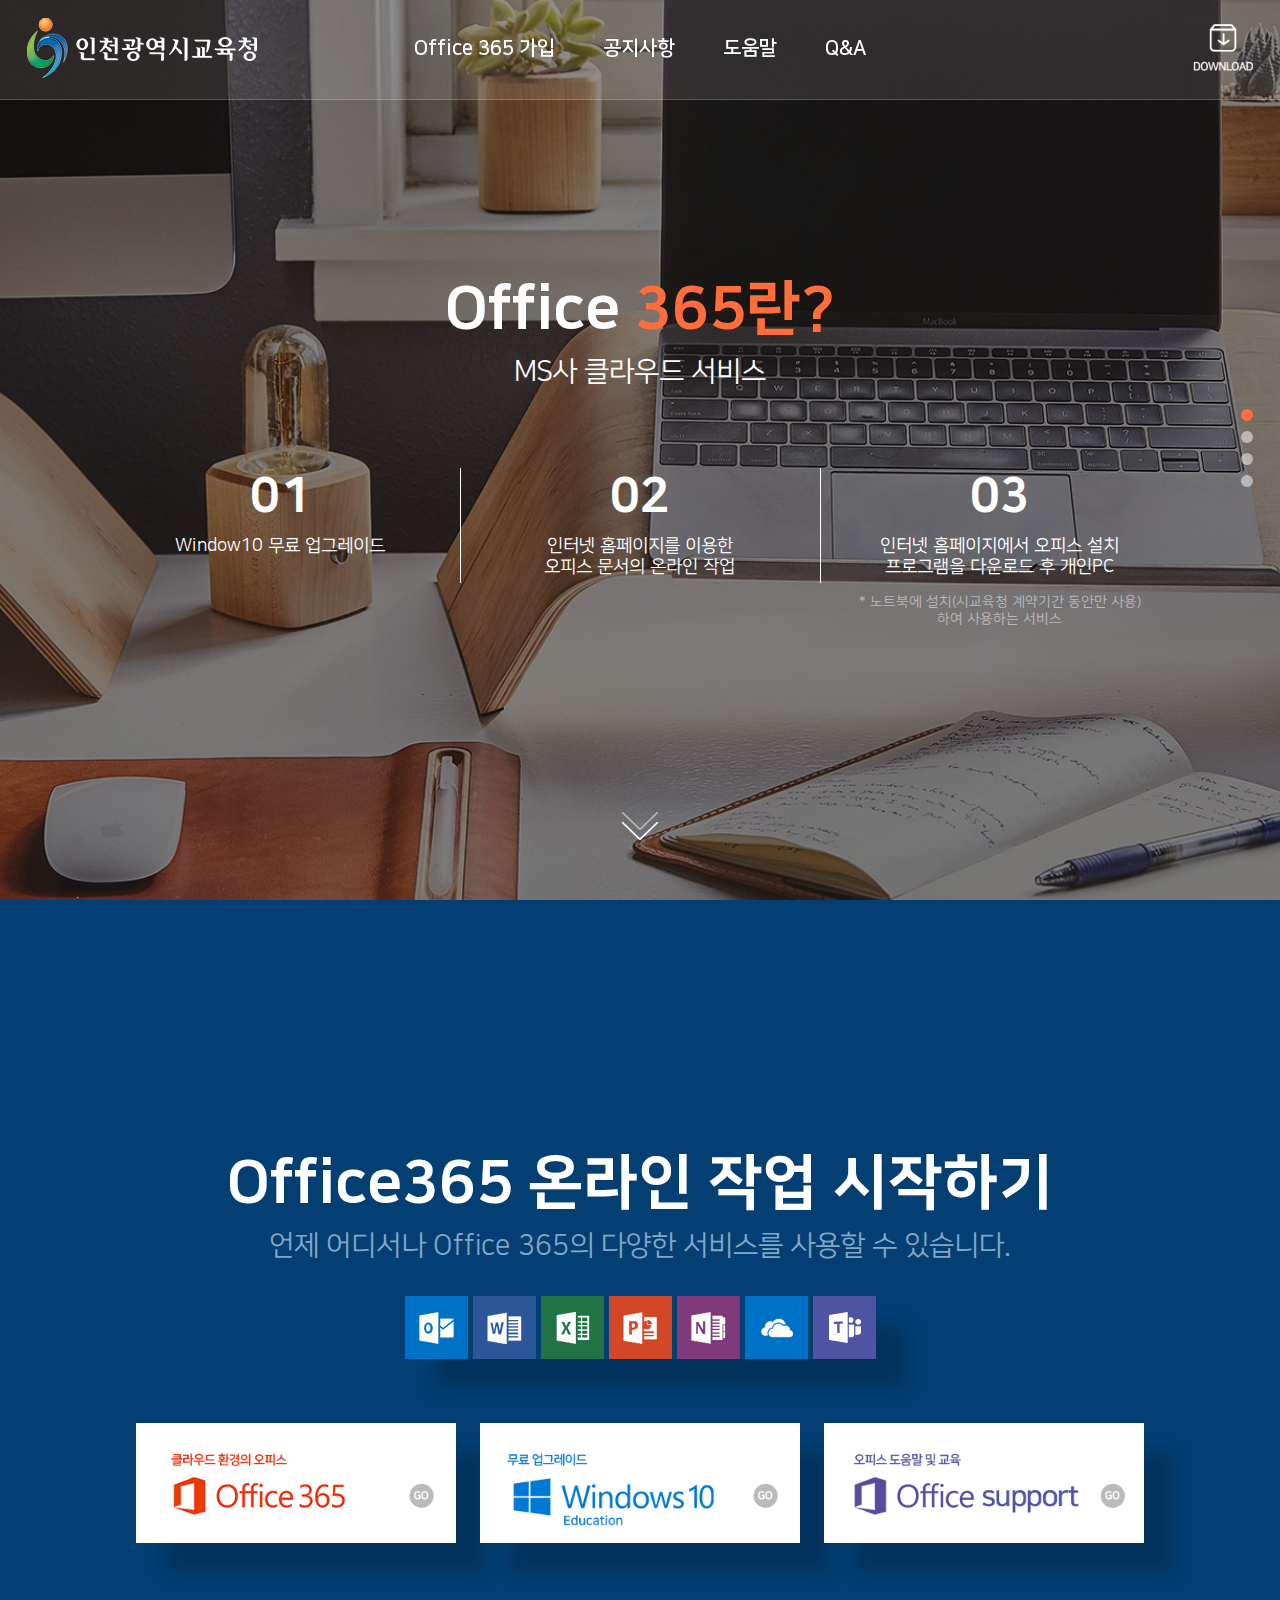
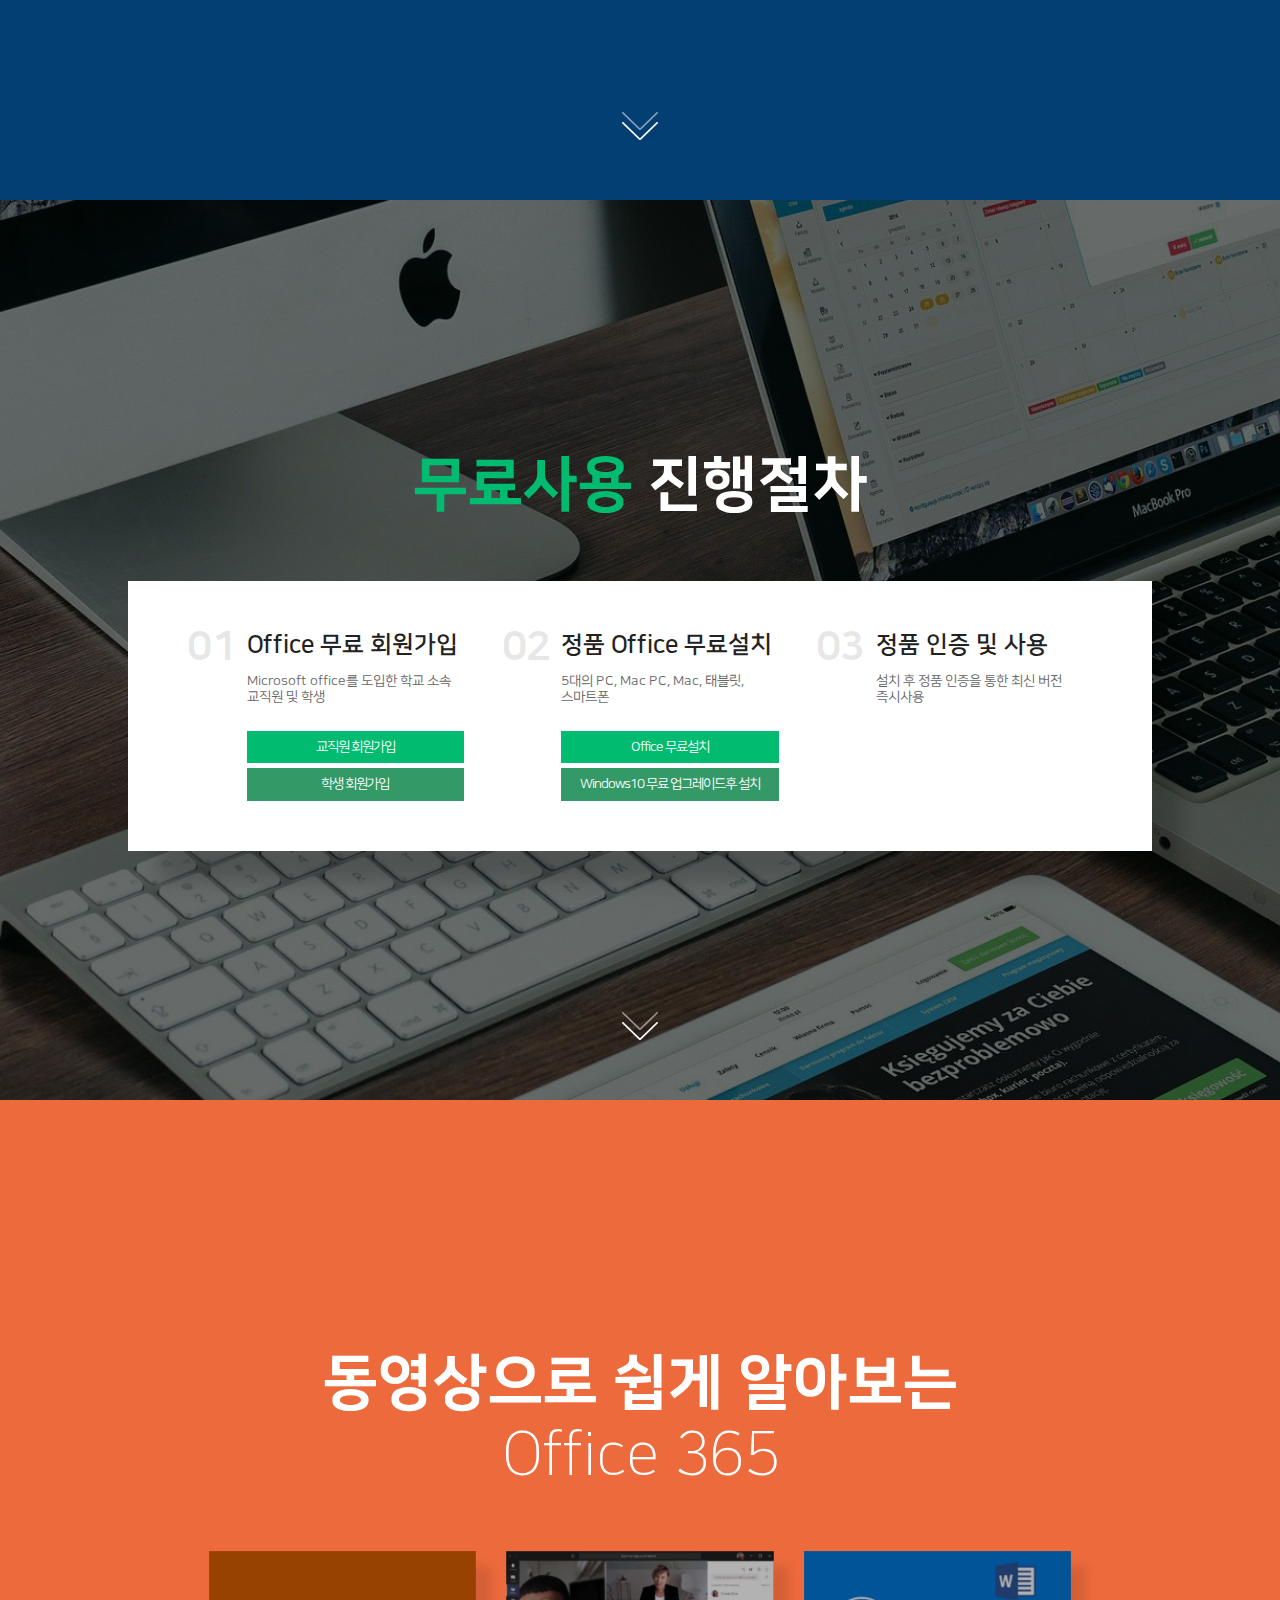
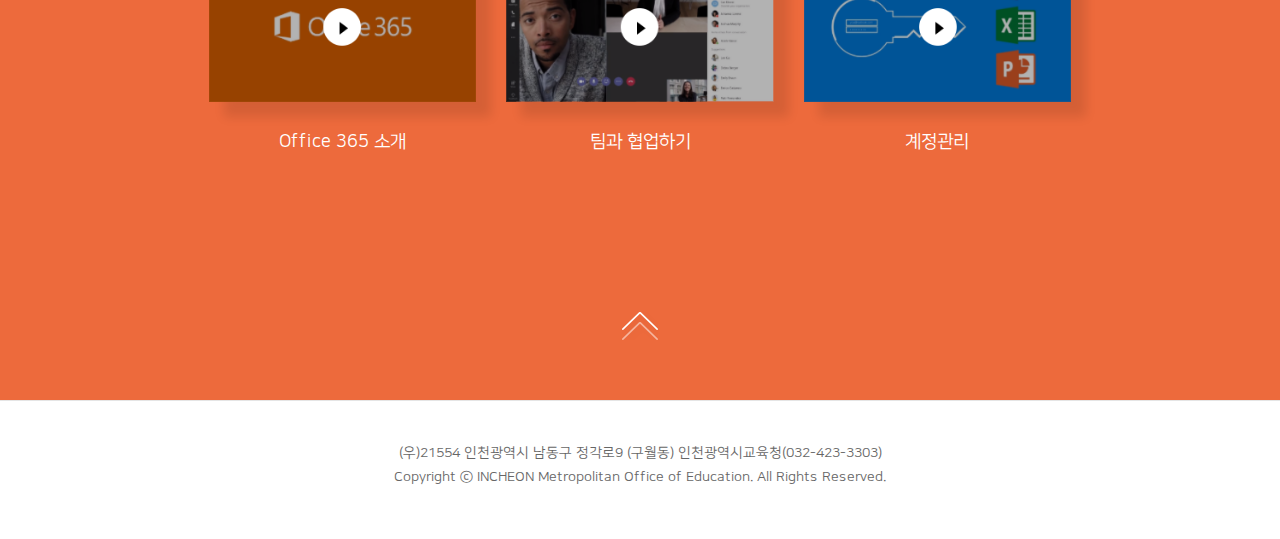
==== html/00-main.html @ 36c9db7c "메인" ====
<!DOCTYPE HTML>
<html lang="ko">
<head>
  <meta charset="utf-8" />
  <meta http-equiv="X-UA-Compatible" content="IE=Edge" />
  <meta name="viewport" content="width=device-width, initial-scale=1" />
  <meta name="robots" content="noindex, nofollow" />
  <title>인천광역시교육청</title>
  <meta name="referrer" content="origin">
  <meta name="title" content="인천광역시교육청">
  <meta name="description" content="인천광역시교육청">
  <meta name="keywords" content="인천광역시교육청">
  <link rel="stylesheet" type="text/css" href="../css/styles.css">
  <link rel="stylesheet" type="text/css" href="../css/swiper-bundle.min.css">
  <script type="text/javascript" src="../js/jquery-3.5.1.min.js"></script>
  <script type="text/javascript" src="../js/swiper-bundle.min.js"></script>
  <script type="text/javascript" src="../js/common.ui.js"></script>
</head>
<body>
  <!-- header -->
  <header id="header">
    <div class="header-box main">
      <div class="gnb">
        <h1><a href=""><span class="logo">인천광역시교육청</span></a></h1>
  			<ul class="inner">
  				<li class="menu-txt01"><a href="">Office 365 가입</a></li>
  				<li class="menu-txt02"><a href="">공지사항</a></li>
  				<li class="menu-txt03"><a href="">도움말</a></li>
  				<li class="menu-txt04"><a href="">Q&A</a></li>
        </ul>
        <button type="button" class="ico-download">다운로드</button>
  		</div>
    </div>
    <!-- 모바일 -->
    <div class="header-mobile">
      <button type="button" class="btn-menu">전체메뉴</button>
      <h2><a href=""><span class="logo">인천광역시교육청</span></a></h2>
      <button type="button" class="ico-download">다운로드</button>
    </div>
    <div class="nav-menu">
      <div class="nav-menu-box">
        <ul>
          <li><a href="">Office 365 가입</a></li>
          <li><a href="">공지사항</a></li>
          <li><a href="">도움말</a></li>
          <li><a href="">Q&A</a></li>
        </ul>
        <button type="button" class="btn-nav-close">닫기</button>
      </div>
    </div>
    <!-- //모바일 -->
	</header>
  <!-- //header -->

  <!-- popup -->
  <div class="layer-today" style="display:none;">
    <div class="layer-cont">
      <a href="#"><img class="thumb" src="../images/help/login-step02.jpg"></a>
    </div>
    <div class="layer-close">
      <span id="check">
        <input type="checkbox" id="chkToday">
        <label for="chkToday">오늘 하루동안 보지 않기</label>
      </span>
      <a href="" class="btn-layer-close">닫기</a>
    </div>
  </div>
  <!-- //popup -->

  <!-- container -->
  <div id="container">  
    <div id="main-contents">
      <div id="section1">
        <div class="main-sec-box">
          <div class="main-title-box">
            <h2>Office <span class="color-org">365란?</span></h2>
            <p>MS사 클라우드 서비스</p>
          </div>
          <ul class="main-sec1-list">
            <li>
              <strong>01</strong>
              <p>Window10 무료 업그레이드</p>
            </li>
            <li>
              <strong>02</strong>
              <p>인터넷 홈페이지를 이용한<br>오피스 문서의 온라인 작업</p>
            </li>
            <li>
              <strong>03</strong>
              <p>인터넷 홈페이지에서 오피스 설치<br>프로그램을 다운로드 후 개인PC</p>
              <span>* 노트북에 설치(시교육청 계약기간 동안만 사용)<br>하여 사용하는 서비스</span>
            </li>
          </ul>
          <a href="#section2" class="btn-arr-down">다음 섹션으로</a>
        </div>
      </div>
      
      <div id="section2">
        <div class="main-sec-box">
          <div class="main-title-box web">
            <h2>Office365 온라인 작업 시작하기</h2>
            <p class="color-blue">언제 어디서나 Office 365의 다양한 서비스를 사용할 수 있습니다.</p>
          </div>
          <div class="main-title-box mobile">
            <h2>Office365 <br>온라인 작업 시작하기</h2>
            <p class="color-blue">언제 어디서나 Office 365의 다양한 서비스를 사용할 수 있습니다.</p>
          </div>
          <div class="main-sec02-img">
            <div class="img-office-box1">
              <img src="../images/main/main-sec02_01.png" alt="">
            </div>
            <div class="img-office-box2 web">
              <a href=""><img src="../images/main/main-sec02_02.png" alt="클라우드 환경의 오피스 Office365"></a>
              <a href=""><img src="../images/main/main-sec02_03.png" alt="무료 업그레이드 Windows10"></a>
              <a href=""><img src="../images/main/main-sec02_04.png" alt="오피스 도움말 및 교육 Office support"></a>
            </div>
            <div class="img-office-box2 mobile">
              <a href=""><img src="../images/main/m-main-sec02_02.png" alt="클라우드 환경의 오피스 Office365"></a>
              <a href=""><img src="../images/main/m-main-sec02_03.png" alt="무료 업그레이드 Windows10"></a>
              <a href=""><img src="../images/main/m-main-sec02_04.png" alt="오피스 도움말 및 교육 Office support"></a>
            </div>
          </div>
          <a href="#section3" class="btn-arr-down">다음 섹션으로</a>
        </div> 
      </div>

      <div id="section3">
        <div class="main-sec-box">
          <div class="main-title-box">
            <h2><span class="color-green">무료사용</span> 진행절차</h2>
          </div>
          <div class="main-progress web">
            <dl>
              <dt><span>01</span></dt>
              <dd>
                <strong>Office 무료 회원가입</strong>
                <p>Microsoft office를 도입한 학교 소속 교직원 및 학생</p>
                <div class="btn-box">
                  <a href="" class="btn-light-green">교직원 회원가입</a>
                  <a href="" class="btn-forest-green">학생 회원가입</a>
                </div>
              </dd>
            </dl>
            <dl>
              <dt><span>02</span></dt>
              <dd>
                <strong>정품 Office 무료설치</strong>
                <p>5대의 PC, Mac PC, Mac, 태블릿,  스마트폰</p>
                <div class="btn-box">
                  <a href="" class="btn-light-green">Office 무료설치</a>
                  <a href="" class="btn-forest-green">Windows10 무료 업그레이드후 설치</a>
                </div>
              </dd>
            </dl>
            <dl>
              <dt><span>03</span></dt>
              <dd>
                <strong>정품 인증 및 사용</strong>
                <p>설치 후 정품 인증을 통한  최신 버전 즉시사용</p>
              </dd>
            </dl>
          </div>
          <div class="main-progress mobile">
            <ul>
              <li>
                <span>01</span>
                <strong>Office 무료 회원가입</strong>
                <p>Microsoft office를 도입한 학교 소속 교직원 및 학생</p>
                <div class="btn-box type1">
                  <a href="" class="btn-light-green">교직원 회원가입</a>
                  <a href="" class="btn-forest-green">학생 회원가입</a>
                </div>
              </li>
              <li>
                <span>02</span>
                <strong>정품 Office 무료설치</strong>
                <p>5대의 PC, Mac PC, Mac, 태블릿,  스마트폰</p>
                <div class="btn-box type2">
                  <a href="" class="btn-light-green">Office 무료설치</a>
                  <a href="" class="btn-forest-green">Windows10 무료 업그레이드후 설치</a>
                </div>
              </li>
              <li>
                <span>03</span>
                <strong>정품 인증 및 사용</strong>
                <p>설치 후 정품 인증을 통한  최신 버전 즉시사용</p>
              </li>
            </ul>
          </div>
          <a href="#section4" class="btn-arr-down">다음 섹션으로</a>
        </div>
      </div>

      <div id="section4">
        <div class="main-sec-box">
          <div class="main-title-box">
            <h2>동영상으로 쉽게 알아보는</h2>
            <em>Office 365</em>
          </div>
          <div class="main-mov-list">
            <a href="">
              <img src="../images/main/main-mov01.png" alt="">
              <span class="mov-txt">Office 365 소개</span>
            </a>
            <a href="">
              <img src="../images/main/main-mov02.png" alt="">
              <span class="mov-txt">팀과 협업하기</span>
            </a>
            <a href="">
              <img src="../images/main/main-mov03.png" alt="">
              <span class="mov-txt">계정관리</span>
            </a>
          </div>
          <a href="#section3" class="btn-arr-up">다음 섹션으로</a>
        </div>
      </div>

    </div>  
    <nav class="nav-pagination">
      <ul>
        <li class="active"><a href="#section1">menu1</a></li>
        <li><a href="#section2">menu2</a></li>
        <li><a href="#section3">menu3</a></li>
        <li><a href="#section4">menu4</a></li>
      </ul>
    </nav>
  </div>
  <!-- //container -->

  <!-- footer -->
  <footer id="footer">
    <div class="addr-wrap">
      <div class="addr-box">
        <div class="addr-list">
        <ul>
          <li>(우)21554 인천광역시 남동구 정각로9 (구월동) 인천광역시교육청(032-423-3303)</li>
          <li>Copyright ⓒ INCHEON Metropolitan Office of Education. All Rights Reserved.</li>
        </ul>
      </div>
    </div>

  </footer>
  <!-- //footer -->
</body>
</html>
---- css/styles.css ----
@charset "utf-8";

/*
*  RESET STYLE
*  Moon Yeon Hee - Jenny
*  2018.10.05
*/

html, body, div, span, dl, dt, dd, ul, ol, li, h1, h2, h3, h4, h5, h6, blockquote, p, address, pre, cite, form, fieldset, input, textarea, select,
table, caption, tbody, tfoot, thead, tr, th, td, abbr, code, del, dfn, em, img, ins, kbd, q, samp, small, strong, sub, sup, var, b, i, article, aside,
canvas, details, figcaption, figure, footer, header, hgroup, menu, nav, section, summary, time, mark, audio, video
{margin:0; padding:0; border:0; font-size:100%; letter-spacing:0; vertical-align:baseline; outline:0;}
h1, h2, h3, h4, h5, h6 {font-size:100%; font-weight:normal;}
fieldset, img, abbr, acronym {border:0;}
ol, ul {list-style:none;}
table {width:100%; border-collapse:collapse; border-spacing:0; border:0;}
address, caption, em, cite {font-weight:normal; font-style:normal;}
ins {text-decoration:none;}
del {text-decoration:line-through;}
blockquote:before, blockquote:after, q:before, q:after {content:"";}
blockquote, q {quotes:"" "";}
hr {display:none;}
/* html5 */ article, aside, details, figcaption, figure, footer, header, hgroup, menu, nav, section {display:block;}

legend, caption {overflow:hidden; position:absolute; top:-1000%; width:0; height:0; font-size:0; text-indent:-9999%; line-height:0;}
body {color:#333; font-family:'NanumSquare','NotoSans Regular',"돋움", Dotum, "굴림", Gulim, Verdana, Arial, sans-serif; font-size:16px; line-height:1.2;}
.lang-en, :lang(en) {font-family: Tahoma, Consolas, Verdana, "Helvetica Neue", Helvetica, Arial, Sans-Serief;}
.lang-ch, :lang(cn) {font-family: 'Microsoft-YaHei';}
pre {white-space:pre-wrap; word-wrap:break-word;}
button, input[type="button"], input[type="reset"], input[type="submit"] {*overflow:visible; font-family:'나눔 고딕','Nanum Gothic','맑은 고딕',"돋움", Dotum, "굴림", Gulim, sans-serif; cursor:pointer; -webkit-appearance:button;}
input[type="checkbox"], input[type="radio"] {padding:0; box-sizing:border-box;}
input[type="search"] {border-radius:0; -webkit-border-radius:0; -webkit-appearance:textfield; -moz-box-sizing:content-box; -webkit-box-sizing:content-box; box-sizing:content-box;}
input[type="search"]::-webkit-search-cancel-
button,input[type="search"]::-webkit-search-results-
button,input[type="search"]::-webkit-search-results-decoration {-webkit-appearance:none;}
button::-moz-focus-inner, input::-moz-focus-inner {border:0;padding:0;}
a, a:link, a:visited, a:hover, a:active {text-decoration:none;;}

img {vertical-align:top; -ms-interpolation-mode:bicubic;}
label, select, input, textarea {color:#666; vertical-align:middle;}
input, button {border:0; border-radius:0; background:transparent;}
select {border:solid 1px #8a8a8a;padding:0;vertical-align:middle;}
textarea {overflow-x:hidden;overflow-y:auto;background:#fff;color:#666;border:1px solid #e6e6e6;box-sizing:border-box;font-family:'NanumSquare','NotoSans Regular',"돋움", Dotum, "굴림", Gulim, Verdana, Arial, sans-serif;}

/*@import url(https://cdn.jsdelivr.net/gh/moonspam/NanumSquare@1.0/nanumsquare.css);*/
@font-face {
    font-family: 'NanumSquare';
    font-weight: 400;
    src: url(../font/NanumSquareR.eot);
    src: url(../font/NanumSquareR.eot?#iefix) format('embedded-opentype'),
         url(../font/NanumSquareR.woff) format('woff'),
         url(../font/NanumSquareR.ttf) format('truetype');
}
@font-face {
    font-family: 'NanumSquare';
    font-weight: 700;
    src: url(../font/NanumSquareB.eot);
    src: url(../font/NanumSquareB.eot?#iefix) format('embedded-opentype'),
         url(../font/NanumSquareB.woff) format('woff'),
         url(../font/NanumSquareB.ttf) format('truetype');
   }
@font-face {
    font-family: 'NanumSquare';
    font-weight: 800;
    src: url(../font/NanumSquareEB.eot);
    src: url(../font/NanumSquareEB.eot?#iefix) format('embedded-opentype'),
         url(../font/NanumSquareEB.woff) format('woff'),
         url(../font/NanumSquareEB.ttf) format('truetype');
}
@font-face {
    font-family: 'NanumSquare';
    font-weight: 300;
    src: url(../font/NanumSquareL.eot);
    src: url(../font/NanumSquareL.eot?#iefix) format('embedded-opentype'),
         url(../font/NanumSquareL.woff) format('woff'),
         url(../font/NanumSquareL.ttf) format('truetype');
}

/* body */
body {position:relative; width:100%; margin:0 auto;}
body:after {display:block; clear:both; content:'';}

/* header */
#header{position:relative;}
.header-box{position:relative;padding:0 2.0833vw;z-index:10;border-bottom:1px solid rgba(255,255,255,0.2);}
.header-box .gnb{position:relative;max-width:1500px;height:99px;margin:0 auto;}
.header-box .gnb:after{display:block;clear:both;content:'';}
.header-box .gnb h1{position:absolute;top:18px;left:0;width:230px;height:60px;font-size:0;color:transparent;z-index:10;}
.header-box .gnb h1 a{display:block;}
.header-box .gnb h1 .logo{display:inline-block;width:230px;height:60px;font-size:0;color:#fff;background:url(../images/common/logo.png) no-repeat;background-size:230px auto;}
.header-box .gnb .inner{position:absolute;top:18px;left:50%;width:600px;margin-left:-300px;text-align:center;}
.header-box .gnb .inner li{display:inline-block;margin: 0 22px;height:60px;}
.header-box .gnb .inner li a{color:#fff;font-size:20px;line-height:60px;font-weight:700;font-family:'NanumSquare';}
.header-box .gnb .inner li a:hover{color:#fe6d3a;border-bottom:1px solid #fe6d3a;}
.header-box .gnb .ico-download{position:absolute;right:0;top:18px;width:60px;height:60px;font-size:0;color:#fff;background:url(../images/common/ico-download.png) no-repeat;background-size:60px auto;}
.header-mobile{display:none;}
.nav-menu{display: none;background-color: rgba(0, 0, 0, 0.5);height: 100%;overflow: hidden;position: fixed;top: 0;width: 100vw;z-index: 199;}
.nav-menu.open{display:block;}
.nav-menu-box{background-color: #fff;height: 100%;font-size: 16px;left: -250px;outline: none;overflow:hidden;padding-top: 14.0625vw;position: fixed;top: 0;transition: 0.5s;transform:translateX(0);width: 250px;z-index: 200;}
.nav-menu-box li{border-top:1px solid #e5e5e5;}
.nav-menu-box li a{display:block;padding: 3.1250vw 4.6875vw;font-size: 3.1250vw;line-height: 3.1250vw;color:#222;font-weight:700;}
.nav-menu.open .nav-menu-box{transform:translateX(250px);}
.btn-nav-close{position:absolute;right:0;top:0;width:14.0625vw;height:14.0625vw;font-size:0;color:#fff;}
.btn-nav-close:before,.btn-nav-close:after{position: absolute;top:3.9063vw;left: 7.8125vw;content: ' ';height: 6.2500vw;width: 1px;background-color: #222;}
.btn-nav-close:before{transform: rotate(45deg)}
.btn-nav-close:after{transform: rotate(-45deg);}

/* layer-today */
.layer-today{position:absolute;top:140px;left:80px;width:400px;min-height:200px;border:1px solid #ddd;background:#fff;z-index:9999;}
.layer-today .layer-cont img {width:100%;}
.layer-today .layer-close {position:relative;padding:10px;height:40px;box-sizing: border-box;}
.layer-today .btn-layer-close {position:absolute;right:0;top:0;padding:10px;line-height:20px;height:40px;}

/* footer */
#footer {position:relative;border-top:1px solid #e5e5e5;}
.addr-wrap{padding:40px 0 50px;text-align:center;}
.addr-wrap .addr-list li{line-height:24px;font-size:14px;color:#666;}

/* container */
#container {position:relative;}

/* main */
.main.header-box {position:fixed;top:0;left:0;width:100%;height:100px;box-sizing:border-box;background:rgba(255,255,255,0.1)}
.nav-pagination {overflow:hidden;position:fixed;right:2.0833vw;top:50%;width:12px;height:102px;margin-top:-51px;}
.nav-pagination ul li {margin:10px 0;}
.nav-pagination ul li a {display:block;color:#fff;font-size:0;width:12px;height:12px;background:rgba(255,255,255,0.5);border-radius:100%;}
.nav-pagination ul li.active a {background:#fe6d3a;}
.nav-pagination ul li:nth-child(3).active a, .nav-pagination ul li:nth-child(4).active a {background:#00bb70;}
#main-contents > div {height:100vh;display:table;width:100%;}
#section1 {background:#eee url(../images/main/main-bg01.jpg) center center no-repeat;background-size:cover;}
#section2 {background-color: #033f73;}
#section3 {background:#eee url(../images/main/main-bg03.jpg) center center no-repeat;background-size:cover;}
#section4 {background-color: #ed6a3c;}
.main-sec-box {position:relative;display:table-cell;vertical-align:middle;text-align:center;}
.main-title-box h2 {color:#fff;font-size:60px;font-weight:800;}
.main-title-box p {margin-top:10px;color:#fff;font-size:28px;}
.main-title-box em {color:#fff;font-size:60px;font-weight:300;}
.main-title-box .color-blue {color:#83a7c6;}
.main-title-box .color-green {color:#00bb70;}
.btn-arr-down {position:absolute;bottom:60px;left:50%;width:36px;height:28px;margin-left:-18px;color:#fff;font-size:0;background:url(../images/main/main-arr-down.png) no-repeat;}
.btn-arr-up {position:absolute;bottom:60px;left:50%;width:36px;height:28px;margin-left:-18px;color:#fff;font-size:0;background:url(../images/main/main-arr-up.png) no-repeat;}

.main-sec1-list {margin:80px auto 0;padding:0 100px;max-width:1200px;overflow:hidden;}
.main-sec1-list li {position:relative;float:left;width:33.33%;text-align:center;color:#fff;}
.main-sec1-list li:after {content:'';position:absolute;left:0;top:0;width:1px;height:115px;background:#fff;}
.main-sec1-list li:first-child:after {display:none;}
.main-sec1-list li strong {font-size:48px;font-weight:800;}
.main-sec1-list li p {margin-top:10px;font-size:18px;}
.main-sec1-list li span {display:block;margin-top:15px;font-size:14px;color:rgba(255,255,255,0.5);}

.img-office-box1 {margin-top:34px;}
.img-office-box1 img {box-shadow:30px 30px 18px rgba(0,0,0,0.2);}
.img-office-box2 {margin-top:50px;}
.img-office-box2 a{display:inline-block;margin:10px;font-size:0;}
.img-office-box2 img {box-shadow:30px 30px 18px rgba(0,0,0,0.2);width:25vw;max-width:400px;}

.main-progress {padding:50px 40px;margin:60px auto 0;max-width:1200px;background:#fff;box-sizing:border-box;overflow:hidden;box-shadow:30px 30px 18px rgba(0,0,0,0.2);}
.main-progress dl {position:relative;float:left;margin:0 2%;width:29.33%;text-align:left;vertical-align: top;}
.main-progress dt {position:absolute;top:0;left:0;width:70px;height:100%;}
.main-progress dt span {font-size:48px;line-height:32px;color:rgba(0,0,0,0.1);font-weight:800;letter-spacing: -1px;}
.main-progress dd {padding-left:70px;min-width:260px;}
.main-progress dd strong {font-size:28px;color:#222;font-weight:700;}
.main-progress dd p {margin-top:15px;font-size:16px;color:#666;word-break: keep-all;}
.main-progress dd .btn-box{margin-top:30px;}
.btn-light-green{display:block;color:#fff;font-size:16px;text-align:center;height:38px;line-height:38px;background:#00bb70;letter-spacing:-1px;}
.btn-forest-green{display:block;margin-top:5px;color:#fff;font-size:16px;text-align:center;height:38px;line-height:38px;background:#339966;letter-spacing:-1px;}

.main-mov-list {margin-top:60px;text-align:center;font-size:0;}
.main-mov-list a {display:inline-block;margin:0 15px;width:20.8667vw;}
.main-mov-list a img {width:100%;box-shadow:15px 15px 10px rgba(0,0,0,0.1);}
.main-mov-list .mov-txt{display:block;margin-top:30px;color:#fff;font-size:18px;}

/* tit-box */
.tit-box{height:426px;margin-top:-100px;}
.tit-box.join{background:#fff url(../images/common/bg-sub-01.jpg) top center no-repeat;background-size:auto 100%;}
.tit-box.notice{background:#fff url(../images/common/bg-sub-02.jpg) top center no-repeat;background-size:auto 100%;}
.tit-box.help{background:#fff url(../images/common/bg-sub-03.jpg) top center no-repeat;background-size:auto 100%;}
.tit-box.qna{background:#fff url(../images/common/bg-sub-04.jpg) top center no-repeat;background-size:auto 100%;}

.tit-box .tit-info{margin:0 auto;text-align:center;padding-top:220px;}
.tit-box .tit-info span{display:block;}
.tit-box .tit-info .title{font-size:48px;color:#fff;line-height:48px;letter-spacing:-1px;font-weight:800;}
.tit-box .tit-info .title strong{color:#fe6d3a;}
.tit-box .tit-info .text{margin:18px 0 0;font-size:18px;color:#fff;}

.sec-sub{margin:0 auto;padding:100px 150px;max-width:1200px;min-height:550px;}
.h2-tit{margin:0 0 60px;}
.h2-tit h2{color:#222;font-size:36px;font-weight:800;}
.web{display:block;}
.mobile{display:none;}

/* 계정 */
.join-step{margin:0 0 60px;}
.join-step ul{position:relative;height:5.8000vw;}
.join-step li{position:absolute;width:307px;height:87px;font-size:16px;text-align:center;background:url(../images/join/bg-step.png) top center no-repeat;background-size:100% auto;}
.join-step li:nth-child(1){left:0;z-index:4;}
.join-step li:nth-child(2){left:298px;z-index:3;}
.join-step li:nth-child(3){left:596px;z-index:2;}
.join-step li:nth-child(4){left:894px;z-index:1;}
.join-step li span{position:relative;display:block;line-height:20px;padding:32px 0;color:#999;}
.join-step li.selected{background:url(../images/join/bg-step-selected.png) top center no-repeat;background-size:100% auto;}
.join-step li.selected span{font-weight:700;color:#fff;}

.join-textbox {margin:3.1250vw 0 0;border:1px solid #e6e6e6;border-radius:6px;height:500px;overflow-x:hidden;overflow-y:auto;}
.join-textbox .join-terms{width:100%;padding:40px;min-height:480px;box-sizing: border-box;font-size:16px;line-height:30px;}
.chk-agree{margin:25px 0;}
.btn-agree{width:100%;margin:3.6458vw 0 0;overflow:hidden;}
.btn-agree li{float:left;width:50%;}
.btn-agree li:first-child a {margin-right:10px;}
.btn-agree li:last-child a {margin-left:10px;}

/* button */
.btn-md {display:inline-block;padding:25px;min-width:70px;height:20px;line-height:20px;font-size:16px;text-align:center;border-radius:0.3125vw;}
.btn-big{display:block;padding:25px;height:20px;line-height:20px;font-size:16px;text-align:center;border-radius:0.3125vw;}
.btn-gray{color:#fff;background:#9f9f9f;}
.btn-org{color:#fff;background:#fe6d3a;}
.btn-phone {display:block;width:100%;height:98px;line-height:98px;text-align:center;font-size:16px;color:#fff;background:#666;border-radius:0.3125vw;}
.btn-account {display:block;width:100%;height:40px;line-height:40px;text-align:center;font-size:16px;color:#fff;background:#666;border-radius:0.3125vw;}

/* point-color */
.color-org {color:#fe6d3a;}

/* input */
.inp_txt {padding:10px;line-height:18px;font-size:16px;color:#222;border:1px solid #e6e6e6;background:#fff;}

/* table */
.tbl_title{position:relative;margin:2.6042vw 0 1.5625vw;padding-left:0.8333vw;color:#222;font-size:18px;}
.tbl_title:before{content:'';position:absolute;left:0;top:50%;width:0.3125vw;height:0.3125vw;background:#fe6d3a;border-radius: 50%;transform: translateY(-50%);}
.tbl_line {margin:15px 0;border-top:2px solid #000;width:100%;}
.tbl_line th:first-child {border-left:none;}
.tbl_line th,
.tbl_line td {padding:9px;font-size:16px;border-bottom:1px solid #eaeaea;color: #111;vertical-align:middle;}
.tbl_line th {font-weight:400;text-align:center;}
.tbl_line td input[type="text"],.tbl_line td input[type="password"] {width:100%;box-sizing: border-box;}
.tbl_line td .inp_code {font-size:0;}
.tbl_line td .inp_code .inp_txt{width:8.0000vw;margin-right:10px;}
.tbl_info{margin:15px 0 5px;line-height:24px;font-size:14px;}
.tbl_line td .edit textarea {padding:10px;width:100%;}

/* page-location */
.page-location{position:relative;padding:0 2.0833vw;}
.page-location:after{content:'';position:absolute;top:60px;left:0;width:100%;height:1px; background:#e5e5e5;}
.page-location .page-box {margin:0 auto;max-width:1500px;font-weight:700;background:#fff;}
.page-location .page-home a{display:block;}
.page-location .top-location:after{content:'';display:block;clear:both;}
.page-location .top-location li{position:relative;float:left;min-width:260px;border-right:1px solid #e5e5e5;}
.page-location .top-location li a:after{content:'';position:absolute;right:28px;top:28px;width:10px;height:6px;background: url(../images/common/btn-arr.png) no-repeat;}
.page-location .top-location li a, .page-location .top-location li span{position:relative;display:block;padding:20px 70px 20px 30px;font-size:18px;color:#333;}
.page-location .top-location li.page-home{width:60px;height:60px;min-width:60px;}
.page-location .top-location li.page-home a{padding:0;width:100%;height:100%;background:#fe6d3a url(../images/common/ico-home.png) no-repeat;background-size:60px auto;}
.page-location .top-location li.page-home a:after{display:none;}
.page-location .top-location li.page-home a span{font-size:0;color:#fff;}
.page-location .sub-location{display:none;position:absolute;border:1px solid #e5e5e5;margin:-1px 0 0 -1px;background:#fff;overflow:hidden;z-index:10;}
.page-location .sub-location.open {display:block;}
.page-location .sub-location li{display:block;border:none;}
.page-location .sub-location li a:after{display:none;}

/* 공지사항 */
.notice-search{margin:0 0 40px;padding:30px;text-align:center;background:#f8f7f7;vertical-align: top;}
.notice-search select{padding:10px;width:100px;height:40px;line-height:20px;border:1px solid #e6e6e6;}
.notice-search .inp_search {width:300px;padding:10px;line-height:18px;font-size:16px;color:#222;border:1px solid #e6e6e6;background:#fff;}
.search-box{position:relative;display:inline-block;margin:0 6px;}
.btn-search-ico{position:absolute;right:0;top:0;width:55px;height:40px;font-size:0;color:#fff;background:url(../images/common/ico-search.png) center center no-repeat;background-size:20px auto;}
.btn-search-txt{padding:10px;width:80px;line-height:20px;color:#fff;border-radius: 4px;background:#fe6d3a;vertical-align: top;}

.notice-list {border-top:2px solid #000;}
.notice-list ul li {display:flex;display:-ms-flexbox;flex-wrap:wrap;-ms-flex-wrap:wrap;border-bottom:1px solid #eaeaea;}
.notice-list ul li:after {display:block;clear:both;content:'';}
.notice-list ul li > div {position:relative;display:flex;display:-ms-flex;flex-direction:column;-ms-flex-direction:column;box-sizing:border-box;padding:20px 0;text-align:center;color:#666;justify-content: center;}
html>body .notice-list ul li {zoom:1\9;}/* ie10,9,8,7 hack */
html>body .notice-list ul li > div {float:left\9;}/* ie10,9,8,7 hack */
@media screen and (-ms-high-contrast: active), (-ms-high-contrast: none) { /* ie10 hack - 위에 핵이 ie10에도 적용되서 ie10은 다시 원복 */
	.notice-list ul li > div {float:none;width:auto;}
}
.notice-list ul li.title > div {color:#222;text-align:center;}
.notice-list ul li .number {width:10%;}
.notice-list ul li .subject {width:60%;text-align:left;}
.notice-list ul li .file {width:10%;}
.notice-list ul li .date {width:10%;}
.notice-list ul li .views {width:10%;}
.notice-list ul li .subject a{padding:0 40px;color:#666;}

.notice-view .view-title {position:relative;border-top:2px solid #000;border-bottom:1px solid #eaeaea;}
.notice-view .view-title .text {padding:35px 30px;font-size:24px;color:#222;line-height:30px;}
.notice-view .view-title .date {position:absolute;right:30px;top:35px;line-height:30px;font-size:16px;color:#666;}
.notice-view .view-contents {padding:30px;font-size:16px;color:#666;line-height:20px;border-bottom:1px solid #eaeaea;}
.btn-notice{margin:50px 0;text-align:center;}

/* pagination */
.pagination {display:block;margin-top:60px;text-align: center;}
.pagination a {padding: 9px 13px;color:#aaa;font-size:14px;border: 1px solid #eaeaea;font-weight:bold;}
.pagination a.active {background-color: #fe6d3a;color: white;border: 1px solid #fe6d3a;}
.pagination .btn{display:inline-block;font-size:0;color:#fff;width:36px;height:36px;box-sizing: border-box;vertical-align: middle;}
.pagination .btn:hover{background-color:#fff;border-color: #aaa;}
.pagination .first{background:url(../images/common/ico-pagi-first.png) center center no-repeat;background-size:auto 11px;}
.pagination .prev{margin-right:34px;background:url(../images/common/ico-pagi-prev.png) center center no-repeat;background-size:auto 11px;}
.pagination .next{margin-left:34px;background:url(../images/common/ico-pagi-next.png) center center no-repeat;background-size:auto 11px;}
.pagination .last{background:url(../images/common/ico-pagi-last.png) center center no-repeat;background-size:auto 11px;}

/* thumbnail */
.img-thumb {width:100%;vertical-align: top;}

/* 도움말 */
.help-notice {padding:30px 0 0;font-size:18px;color:#666;line-height:30px;}
.help-title {height:20px;line-height:20px;padding:20px;text-align:center;border-radius:4px;background:#cc9966;}
.help-title span {color:#fff;font-size:18px;font-weight:700;vertical-align: middle;}
.help-title .number {margin-right:10px;opacity:0.1; font-size:30px;font-weight:800;}
.help-box-line {margin-top:30px;overflow:hidden;}
.help-box-line li {position:relative;float:left;width:49%;border:1px solid #eaeaea;border-radius:4px;box-sizing: border-box;}
.help-box-line li:nth-child(odd){margin-right:1%;}
.help-box-line li:nth-child(even){margin-left:1%;}
.help-box-line.big li {height:170px;}
.help-box-line.middle li {height:140px;}
.help-box-line .service-box {padding:30px;}
.help-box-line .service-box h3{font-size:16px;color:#222;font-weight: 800;}
.help-box-line .service-box p{font-size:16px;margin-top:15px;line-height:20px;color:#666;}

.help-box-2 {margin-top:60px;overflow:hidden;}
.help-box-2 li {float:left;width:49%;}
.help-box-2 li:nth-child(odd){margin-right:1%;}
.help-box-2 li:nth-child(even){margin-left:1%;}
.help-box-2 .help-text{padding:30px;color:#666;text-align:center;}
.help-box-2 .txt-point{margin-top:30px;color:#fe6d3a;}
.help-box-2 .service-list {overflow:hidden;text-align:left;}
.help-text a {display:inline-block;}
.help-text a span {display:block;padding:16px 0 16px 90px;line-height:40px;min-height:40px;text-align:left;}
.help-text a span.line-2 {line-height:20px;}
.help-text .ico-service span {background:url(../images/help/ico-service.png) no-repeat;background-size:71px auto;}
.help-text .ico-mail span {background:url(../images/help/ico-mail.png) no-repeat;background-size:71px auto;}
.help-text .ico-download span {background:url(../images/help/ico-download.png) no-repeat;background-size:71px auto;}
.help-box-3 {margin-top:60px;overflow:hidden;}
.help-box-3 li {float:left;width:32.666%;margin-left:1%;}
.help-box-3 li:first-child {margin-left:0;}
.help-list-number {padding:20px;text-align:center;}
.help-list-number a {display:block;color:#222;margin-top:20px;}
.help-list-number em {color:#cc9966;}
.help-box-3 .help-text {padding:20px;color:#222;text-align:center;}

.help-login-step {margin:0 0 40px;padding:30px;border:1px solid #eaeaea;border-radius: 4px;}
.help-login-title {text-align:center;}
.help-login-title em {display:block;font-size:46px;line-height:40px;color:rgba(0,0,0,0.1);font-weight:800;}
.help-login-title p {margin-top:20px;font-size:18px;color:#000;font-weight:700;line-height:30px;} 
.help-login-title .link-office {display:inline-block;margin-top:15px;padding-right:37px;line-height:22px;color:#222;font-size:16px;background:url(../images/help/link-office.png) right center no-repeat;background-size:22px auto;}
.help-login-step .img-box {margin:30px 0 15px;text-align:center;}
.help-login-step .img-box + .img-box {margin-top:55px;}
.help-login-step .img-box img{width:100%;}


/* tablet 해상도 1201px 이상 또는 1500px 미만 */
@media screen and (min-width : 1201px) and (max-width : 1500px) {
    .join-step{margin:0 0 4.1667vw;}
    .join-step ul{height:5.8000vw;}
    .join-step li{width:20.0000vw;height:5.8000vw;}
    .join-step li:nth-child(1){left:0;}
    .join-step li:nth-child(2){left:24.5%;}
    .join-step li:nth-child(3){left:49.5%;}
    .join-step li:nth-child(4){left:74.5%;}
    .join-step li span{font-size:1.0667vw;line-height:1.3333vw;padding:2.1333vw 0;}

    .main-progress {max-width:80vw;}
    .main-progress dt {width:4.6667vw;}
    .main-progress dt span {font-size:3.2000vw;}
    .main-progress dd {padding-left:4.6667vw;min-width:17vw;}
    .main-progress dd strong{font-size:1.8667vw}
    .main-progress dd p{margin-top:1.0000vw;font-size:1.0667vw;}
    .main-progress dd .btn-box{margin-top:2.0000vw;}
    .btn-light-green, .btn-forest-green {font-size:1.0667vw;height:2.5333vw;line-height:2.5333vw;}
    

}

/* tablet 해상도 768px 이상 또는 1024px 미만 */
@media screen and (min-width : 768px) and (max-width : 1200px) {
    .header-box .gnb{height:8.2500vw;}
    .header-box .gnb h1{top:1.5000vw;width:19.1667vw;height:5.0000vw;}
    .header-box .gnb h1 .logo{background-size: 19.1667vw auto;}

    .header-box .gnb .inner {top:1.5000vw;width:50.0000vw;margin-left:-25vw;}
    .header-box .gnb .inner li{margin: 0 1.8333vw;height:5.0000vw;}
    .header-box .gnb .inner li a{font-size:1.6667vw;line-height:5.0000vw;}
    
    .header-box .gnb .ico-download{top:1.5000vw;width:5.0000vw;height:5.0000vw;background-size:5.0000vw auto;}

    /* main */
    .main-title-box h2 {font-size:5.0000vw;}
    .main-title-box p {margin-top:0.8333vw;font-size:2.3333vw;}
    .main-sec1-list li:after{height:9.5833vw;}
    .main-sec1-list li strong {font-size:4.0000vw;}
    .main-sec1-list li p{margin-top:0.8333vw;font-size:1.5000vw;}
    .main-sec1-list li span{margin-top:1.2500vw;font-size:1.1667px;}
    .main-sec1-list {margin-top:6.6667vw;padding:0 8.3333vw;}
    .img-office-box1 {margin-top:2.8333vw;}
    .img-office-box1 img{width:39.2500vw;}
    .img-office-box2 {margin-top:4.1667vw;}
    .img-office-box2 a {margin:0.8333vw;}
    .main-progress {padding:4.1667vw 3.3333vw;margin:5.0000vw auto 0;max-width:80vw;}
    .main-progress dt {width:4.6667vw;}
    .main-progress dt span {font-size:3.2000vw;}
    .main-progress dd {padding-left:4.6667vw;min-width:17vw;}
    .main-progress dd strong{font-size:1.8667vw}
    .main-progress dd p{margin-top:1.0000vw;font-size:1.0667vw;}
    .main-progress dd .btn-box{margin-top:2.0000vw;}
    .btn-light-green, .btn-forest-green {font-size:1.0667vw;height:2.5333vw;line-height:2.5333vw;}


    .tit-box {height:35.5000vw;}
    .tit-box .tit-info{padding-top:18.3333vw;}
    .tit-box .tit-info .title{font-size:4.0000vw;}
    .tit-box .tit-info .text{margin-top:1.5000vw;font-size:1.5000vw;}

    .page-location:after{top:5.0000vw;}
    .page-location .top-location li.page-home{width:5.0000vw;height:5.0000vw;}
    .page-location .top-location li.page-home a{background-size:5.0000vw auto;}
    .page-location .top-location li{min-width:21.6667vw;}
    .page-location .top-location li a, .page-location .top-location li span{padding:1.6667vw 5.8333vw 1.6667vw 2.5000vw;font-size:1.5000vw;}
    .page-location .top-location li a:after{top:2.3333vw;right:2.3333vw;}

    .sec-sub{padding:8.3333vw 12.5000vw;}
    .h2-tit{margin-bottom:5.0000vw;}
    .h2-tit h2{font-size:3.0000vw;}

    .tbl_line td .inp_code .inp_txt{width:8.3333vw;margin-right:0.8333vw;}

    /* 공지사항 */
    .notice-search select{width:10.0000vw;}
    .notice-search .inp_search {width:25.0000vw;}

    .notice-list ul li .number {width:15%;}
    .notice-list ul li .subject {width:40%;}
    .notice-list ul li .file {width:15%;}
    .notice-list ul li .date {width:15%;}
    .notice-list ul li .views {width:15%;}

    .pagination{margin-top:7.8125vw;}

    .join-step{margin:0 0 4.1667vw;}
    .join-step ul{height:5.8000vw;}
    .join-step li{width:19.0000vw;height:5.8000vw;}
    .join-step li:nth-child(1){left:0;}
    .join-step li:nth-child(2){left:24.5%;}
    .join-step li:nth-child(3){left:49.5%;}
    .join-step li:nth-child(4){left:74.5%;}
    .join-step li span{line-height:1.3333vw;padding:2.1333vw 0;}

    .help-box-line{margin-top:2.5vw;}
    .help-box-line .service-box {padding:1.5000vw;}
    .help-box-line .service-box h3{font-size:1.3333vw;}
    .help-box-line .service-box p{font-size:1.3333vw;margin-top:1.2500vw;line-height:2.0000vw;}
    .help-box-line.big li{height:15vw;}
    .help-box-line.middle li{height:10vw;}
    .help-box-line.small li{height:10vw;}

    .help-box-2 .help-text{padding:2.5000vw 0;}
    .help-text a span{padding:1.3333vw 0 1.3333vw 7.5000vw;}
    .help-text .ico-download span{line-height:2.0000vw;}
    .help-text .ico-service span,
    .help-text .ico-mail span,
    .help-text .ico-download span {line-height:3.5000vw;background-size: 5.9167vw auto;}
    .txt-point{margin-top: 2.5000vw;}

    .help-title {line-height:1.6667vw;height:1.6667vw;}
    .help-title .number {font-size:2.5000vw;}
    .help-title span {font-size:1.5000vw;}
    .help-list-number{padding:1.6667vw 0;}
    .help-list-number a {margin-top:1.666vw;font-size:1.3333vw;}
    
    .help-box-3 .help-text{padding:1.6667vw 0;}
    .help-box-3 .help-text a span {padding:1.3333vw 0 1.3333vw 7.5000vw;font-size:1.3333vw;}
    .help-box-3 .help-text .ico-download span {line-height:2.0000vw;background-size: 5.9167vw auto;}
}


/* mobile 해상도 320px 이상 또는 768px 미만  */
@media screen and (max-width : 767px) {
    .header-box{display:none;}

    /* header */
    .header-mobile{display:block;height:14.0625vw;background:#fff;}
    .header-mobile .btn-menu{width:14.0625vw;height:14.0625vw;font-size:0;color:#fff;background:url(../images/common/btn_menu.png) center center no-repeat;background-size:5.0000vw auto;}
    .header-mobile h2{position:absolute;top:1.8750vw;left:50%;margin-left:-18.7500vw;width:37.5000vw;height:9.3750vw;}
    .header-mobile h2 a{display:block;width:100%;height:100%;}
    .header-mobile h2 .logo{display:block;width:100%;height:100%;font-size:0;color:#fff;background:url(../images/common/m-logo.png) no-repeat;background-size:37.5000vw auto;}
    .header-mobile .ico-download {position:absolute;top:0;right:0;width:14.0625vw;height:14.0625vw;font-size:0;color:#fff;background:url(../images/common/m-ico-download.png) center center no-repeat;background-size:6.2500vw auto;}

    /* footer */
    .addr-wrap{padding:4.6875vw 4.6875vw 7.8125vw;}
    .addr-wrap .addr-list li{margin-top:3.1250vw;line-height:4.6875vw;font-size:3.7500vw;}

    /* main */
    #main-contents #section1 {height:-webkit-calc(100vh - 14.0625vw); height : -moz-calc(100vh - 14.0625vw); height:calc(100vh - 14.0625vw);}
    .nav-pagination {display:none;}
    .main-title-box h2 {font-size:9.3750vw;letter-spacing: -2px;}
    .main-title-box p {padding:0 6.2500vw;margin-top:3.1250vw;font-size: 5.3125vw;}
    .main-title-box em {font-size:9.3750vw;}
    .main-sec1-list {margin-top:12.5000vw;padding:0 7.8125vw;}
    .main-sec1-list li {width:100%;padding:4.6875vw 0;}
    .main-sec1-list li strong {font-size:6.2500vw;}
    .main-sec1-list li p {margin-top:1.5625vw;font-size:3.7500vw;}
    .main-sec1-list li:after {bottom:0;left:50%;width:21.8750vw;margin-left:-10.9375vw;height:1px;background:#fff;}
    .main-sec1-list li span {margin-top:2.3438vw;font-size:3.1250vw;}
    .btn-arr-down, .btn-arr-up {bottom:7.8125vw;width:5.9375vw;height:4.6875vw;background-size:5.9375vw}
    #section1 {background:#756558 url(../images/main/m-main-bg01.jpg) center center no-repeat;}
    #section3 {background:#5d6363 url(../images/main/m-main-bg03.jpg) center center no-repeat;}
    .img-office-box1 {margin:5.4688vw 12.5000vw;}
    .img-office-box1 img, .img-office-box2 img{width:100%;box-shadow:4.6875vw 4.6875vw 2.8125vw rgba(0,0,0,0.2);}
    .img-office-box2 {margin:15.6250vw 12.5000vw;}
    .img-office-box2 a{margin:1.5625vw 0;display:block;}
    .main-progress {margin:9.3750vw 3.1250vw 0;padding:7.8125vw 6.2500vw 0;}
    .main-progress li {margin:0 0 7.8125vw;text-align:center;}
    .main-progress li span {font-size:7.5000vw;color:rgba(0,0,0,0.1);font-weight:bold;line-height:7.5000vw;}
    .main-progress li strong{font-size:4.3750vw;color:#222;line-height:7.5000vw;vertical-align:top;}
    .main-progress li p {margin-top:2.1875vw;color:#666;font-size:3.1250vw;}
    .main-progress .btn-box {display:flex;flex-wrap:wrap;justify-content: center;margin-top:3.1250vw;}
    .main-progress .btn-box.type1 a{width:40%;}
    .main-progress .btn-box.type2 a{flex:2;}
    .main-progress .btn-box.type2 a + a{flex:3;}
    .btn-light-green{margin-right:0.3125vw;}
    .btn-forest-green{margin-top:0;}
    .main-mov-list{margin:6.2500vw 25.0000vw;}
    .main-mov-list a {display:block;width:100%;margin:3.1250vw 0;}
    .main-mov-list a img {width:100%;}
    .main-mov-list .mov-txt {display:none;}



    /* container */
    .tit-box{height:31.2500vw;margin-top:0;}
    .tit-box .tit-info{padding-top:9.3750vw}
    .tit-box .tit-info .title{font-size:7.5000vw;line-height:6.2500vw;}
    .tit-box .tit-info .text{margin-top:1.8750vw;font-size:3.7500vw;}

    /* page-location */
    .page-location{padding:0;border-bottom:1px solid #e5e5e5;}
    .page-location .top-location li.page-home{min-width:9.3750vw;width:9.3750vw;height:9.3750vw;}
    .page-location .top-location li.page-home a,.page-location .top-location li.page-home a:hover{background:#fe6d3a url(../images/common/ico-home.png) no-repeat;background-size:9.3750vw auto;}
    .page-location:after{display:none;}
    .page-location .sub-location {width:40.4688vw;}
    .page-location .top-location li{min-width:31.2500vw;}
    .page-location .top-location li:nth-child(n+4){display:none;}
    .page-location .top-location li a, .page-location .top-location li span{padding:3.1250vw 9.3750vw 3.1250vw 4.6875vw;font-size:3.1250vw;line-height:3.1250vw;}
    .page-location .top-location li a:after{top:4.2188vw;right:4.2188vw;}

    .sec-sub{padding:9.3750vw 3.1250vw;}
    .h2-tit{margin-bottom:7.8125vw;}
    .h2-tit h2{font-size:5.6250vw;font-weight: 700;}
    .web{display:none;}
    .mobile{display:block;}
    
    /* 계정 */
    .join-step{margin:0 0 9.3750vw;}
    .join-step ul{height:13.5938vw;}
    .join-step li{width:23.4375vw;height:13.5938vw;background: url(../images/join/m-bg-step.png) top center no-repeat;background-size: 100% auto;}
    .join-step li:nth-child(1){left:0;}
    .join-step li:nth-child(2){left:24.5%;}
    .join-step li:nth-child(3){left:49.5%;}
    .join-step li:nth-child(4){left:74.5%;}
    .join-step li span{font-size:3.7500vw;line-height:3.7500vw;padding:4.6875vw 0;}
    .join-step li.selected{background: url(../images/join/m-bg-step-selected.png) top center no-repeat;background-size: 100% auto;}

    .join-textbox .join-terms{padding:6.2500vw;font-size:3.7500vw;line-height:6.2500vw;}
    .chk-agree{margin:7.0313vw 0 4.6875vw}
    .chk-agree label{font-size:3.7500vw;}
    .btn-agree li:first-child a{margin-right:0.7813vw;}
    .btn-agree li:last-child a{margin-left:0.7813vw;}

    .tbl_title{padding-left:2.5000vw;margin:6.2500vw 0 4.6875vw;font-size:3.7500vw;}
    .tbl_title:before{width:3px;height:3px;}

    /* btn */
    .btn-md{padding:3.1250vw;font-size:3.1250vw;min-width:12.5000vw;height:3.1250vw;line-height:3.1250vw;border-radius: 0.4688vw;}
    .btn-big{padding:3.9063vw;font-size:3.7500vw;height:3.1250vw;line-height:3.1250vw;}
    .btn-phone{height:15.6250vw;line-height:3.9063vw;padding:4.3750vw 3.1250vw ;font-size:3.1250vw;box-sizing:border-box;}
    .btn-account{padding:0;height:6.2500vw;line-height:6.2500vw;font-size:3.1250vw;box-sizing:border-box;}
    .btn-agree{margin-top:12.5000vw}

    /* input */
    .inp_txt{padding:3.1250vw;height:3.1250vw;line-height:3.1250vw;font-size:3.1250vw;}

    /* table */
    .tbl_line th, .tbl_line td{padding:1.2500vw;font-size:3.1250vw;}
    .tbl_line th{padding:2.8125vw;}
    .tbl_line td .inp_code{margin:0 -2%;}
    .tbl_line td .inp_code .inp_txt{width:18%;margin:0 1%;}
    .tbl_info{font-size:3.1250vw;line-height:4.3750vw;}

    /* 공지사항 */
    .notice-search{margin:0 0 7.8125vw;padding:4.6875vw;}
    .notice-search select{padding:1.5625vw;width:18.7500vw;height:9.3750vw;line-height:20px;font-size:3.1250vw;}
    .notice-search .inp_search {width:46.8750vw;padding:1.5625vw;height:6.2500vw;line-height:2.8125vw;font-size:3.1250vw;}
    .search-box{margin:0 6px;}
    .btn-search-ico{width:10.9375vw;height:9.3750vw;background:url(../images/common/m-ico-search.png) center center no-repeat;background-size:4.6875vw auto;}
    .btn-search-txt{display:none;}

    .notice-list ul li > div{padding: 3.1250vw 0; font-size:3.7500vw;}
    .notice-list ul li .number {display:none;width:0%;}
    .notice-list ul li .subject {width:50%;}
    .notice-list ul li .file {width:16%;}
    .notice-list ul li .date {width:17%;}
    .notice-list ul li .views {width:17%;}
    .notice-list ul li .subject a{padding:0;}

    .notice-view .view-title .text{padding:5.4688vw 4.6875vw;font-size:3.7500vw;}
    .notice-view .view-title .date{display:none;}
    .notice-view .view-contents{padding:3.9063vw 4.6875vw;font-size:3.7500vw;line-height:4.6875vw;}

    /* pagination */
    .pagination{margin-top: 4.1667vw;}
    .pagination .prev{margin-right:2.8333vw;}
    .pagination .next{margin-left:2.8333vw;}
    .pagination a{display:inline-block;padding:0;line-height:7.1875vw;width:7.1875vw;height:7.1875vw;font-size: 1.6667vw;box-sizing:border-box;}
    .pagination .btn{width:7.1875vw;height:7.1875vw;}

    /* 도움말 */
    .help-notice{padding-top:3.9063vw;line-height:4.6875vw;font-size:3.1250vw;}
    .help-title {padding:4.6875vw;height:auto;line-height:4.6875vw;}
    .help-title span {font-size:3.7500vw;}
    .help-title .number{margin-right:0.7813vw;font-size:4.6875vw;}
    .help-box-line{margin-top:0;}
    .help-box-line li {width:100%;margin:0;}
    .help-box-line li:nth-child(odd),
    .help-box-line li:nth-child(even) {margin:0;margin-top:3.1250vw;}
    .help-box-line.big li,
    .help-box-line.middle li,
    .help-box-line.small li{height:auto;}   
    .help-box-line .service-box{padding:4.6875vw 3.1250vw;text-align:center;}
    .help-box-line .service-box h3{font-size:3.7500vw;}
    .help-box-line .service-box p{margin-top:1.5625vw;font-size:3.1250vw;line-height:4.0625vw;}
    
    .help-box-2{margin-top:7.8125vw;}
    .help-box-2 li{width:100%;margin:0;}
    .help-box-2 .help-text {padding:4.6875vw 4.6875vw 7.0313vw;font-size:3.1250vw;}
    .help-box-2 .service-list li {width:49%;}
    .help-box-2 .txt-point {margin-top:4.6875vw;}
    .help-text a span {padding:2.0833vw 0 2.0833vw 13.7500vw;font-size:3.1250vw;line-height:3.7500vw;}
    .help-text .ico-service span,
    .help-text .ico-mail span,
    .help-text .ico-download span {line-height:7.3438vw;background-size: 11.0938vw auto;}
    .help-box-3 li{width:100%;}
    .help-list-number {padding:0 0 9.3750vw;}
    .help-list-number a {margin-top:3.9063vw;font-size:3.7500vw;}
    .help-box-3 .help-text{padding:4.6875vw 0 9.3750vw;}
    .help-box-3 .help-text a span{padding:2.1875vw 0 2.1875vw 14.0625vw;font-size:3.7500vw;line-height:3.7500vw;}
    .help-box-3 .help-text .ico-download span{background-size:11.0938vw auto;}
    .help-text a span.line-2{line-height:3.7500vw;}

    .help-login-step{padding:6.2500vw 4.6875vw 7.0313vw}
    .help-login-title em {font-size:7.1875vw;}
    .help-login-title p{margin-top:1.5625vw;font-size:3.7500vw;line-height:5.0000vw;}
    .help-login-title .link-office{margin-top:2.3438vw;padding-right:26px;font-size:3.1250vw;line-height:5.3125vw;background-size:18px auto;}
    .help-login-step .img-box{margin:4.6875vw 0 2.3438vw;}
    .help-login-step .img-box + .img-box{margin-top:7.0313vw;}

    
    
}
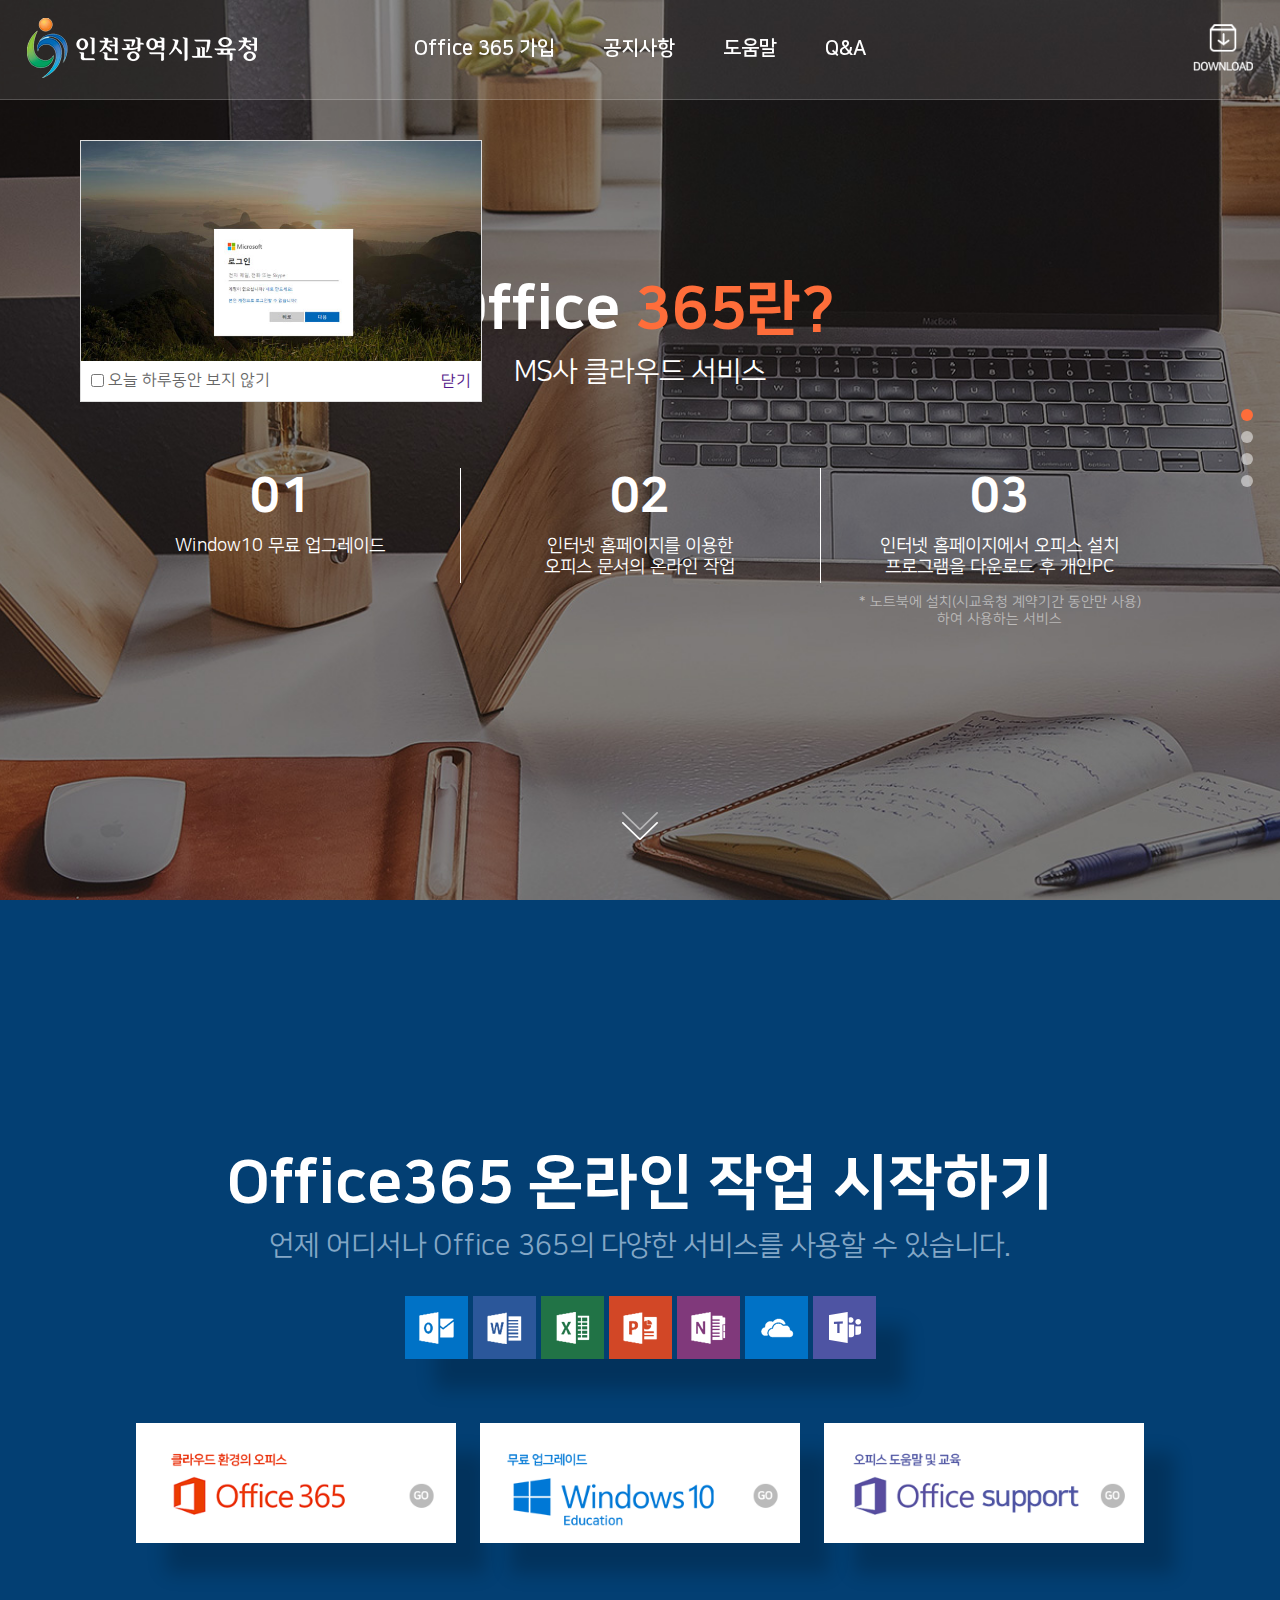
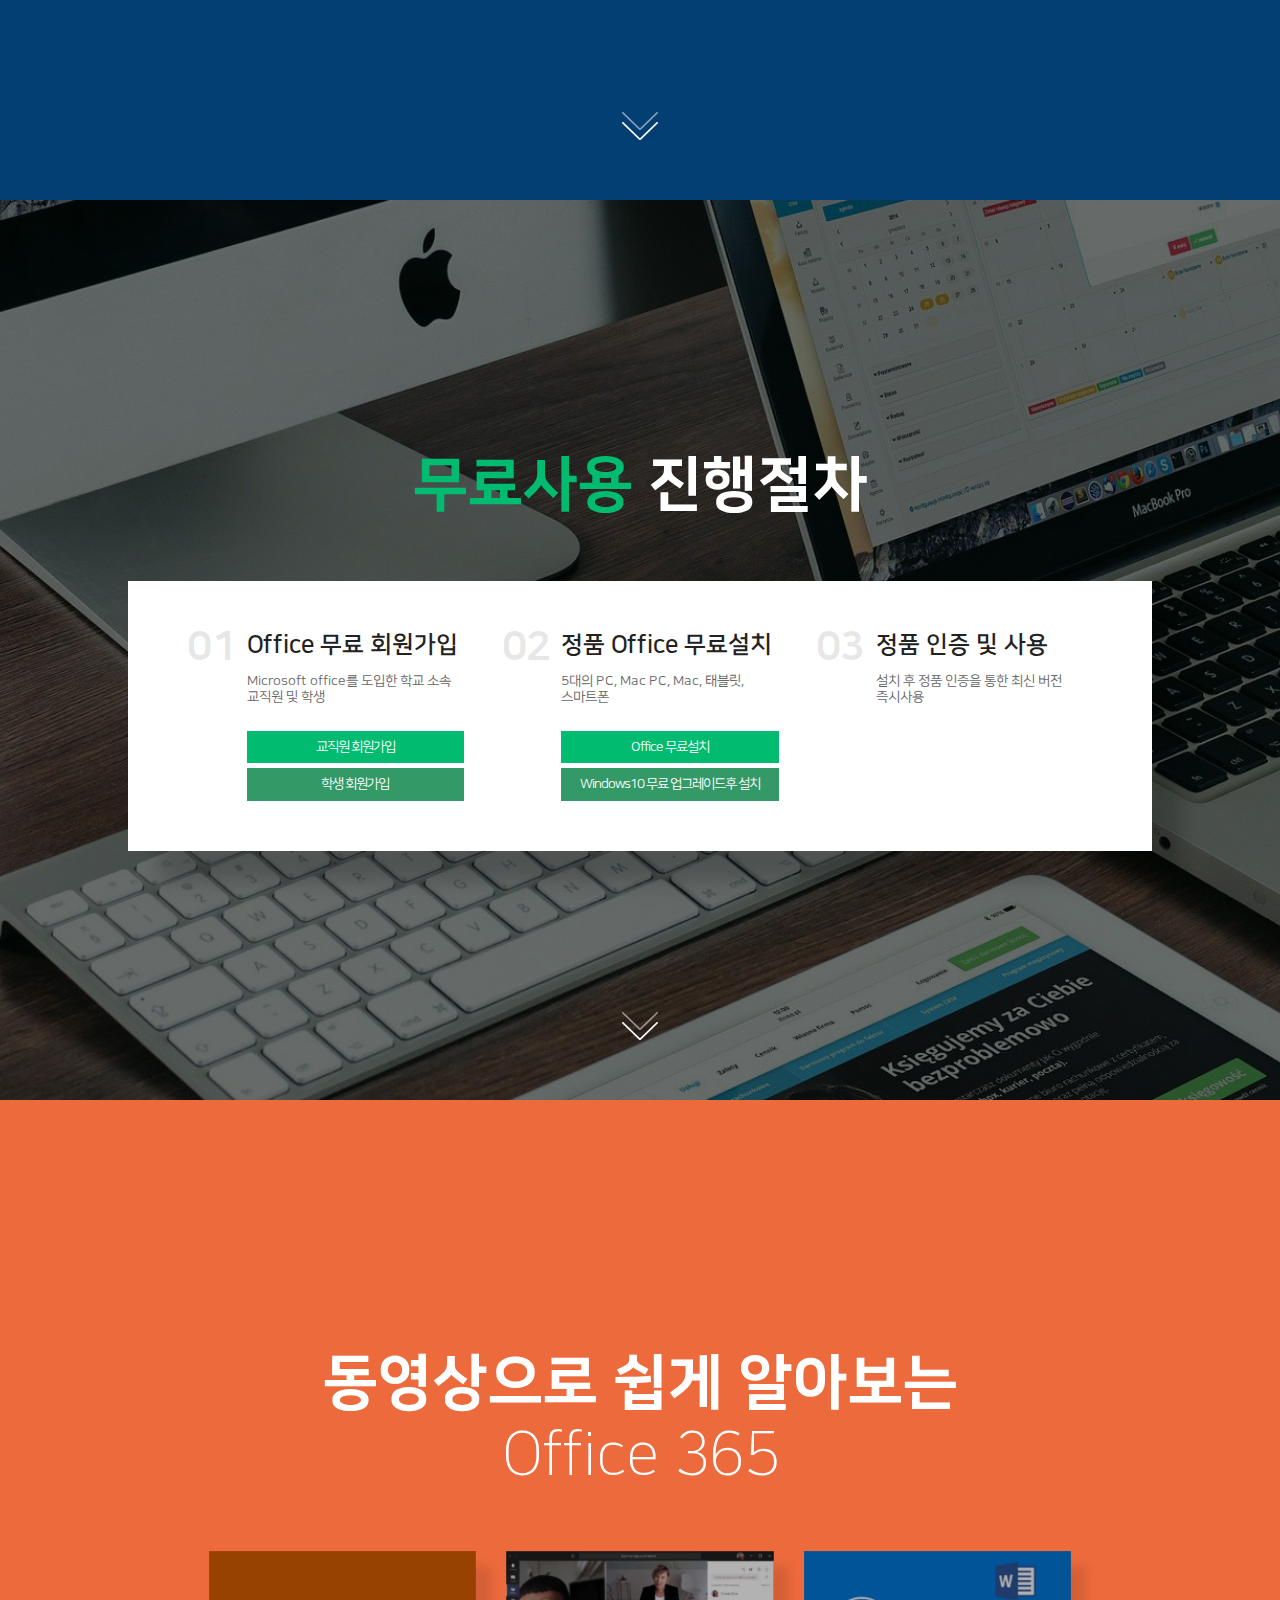
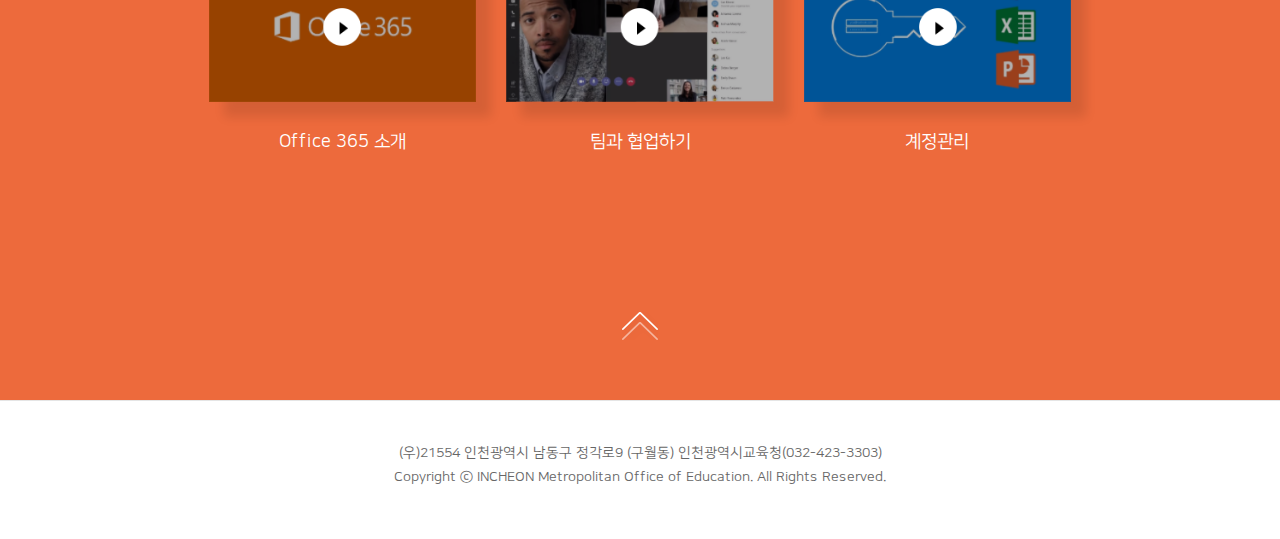
==== commit 50ea81e4: "팝업" ====
--- a/html/00-main.html
+++ b/html/00-main.html
@@ -53,7 +53,7 @@
   <!-- //header -->
 
   <!-- popup -->
-  <div class="layer-today" style="display:none;">
+  <div class="layer-today">
     <div class="layer-cont">
       <a href="#"><img class="thumb" src="../images/help/login-step02.jpg"></a>
     </div>
